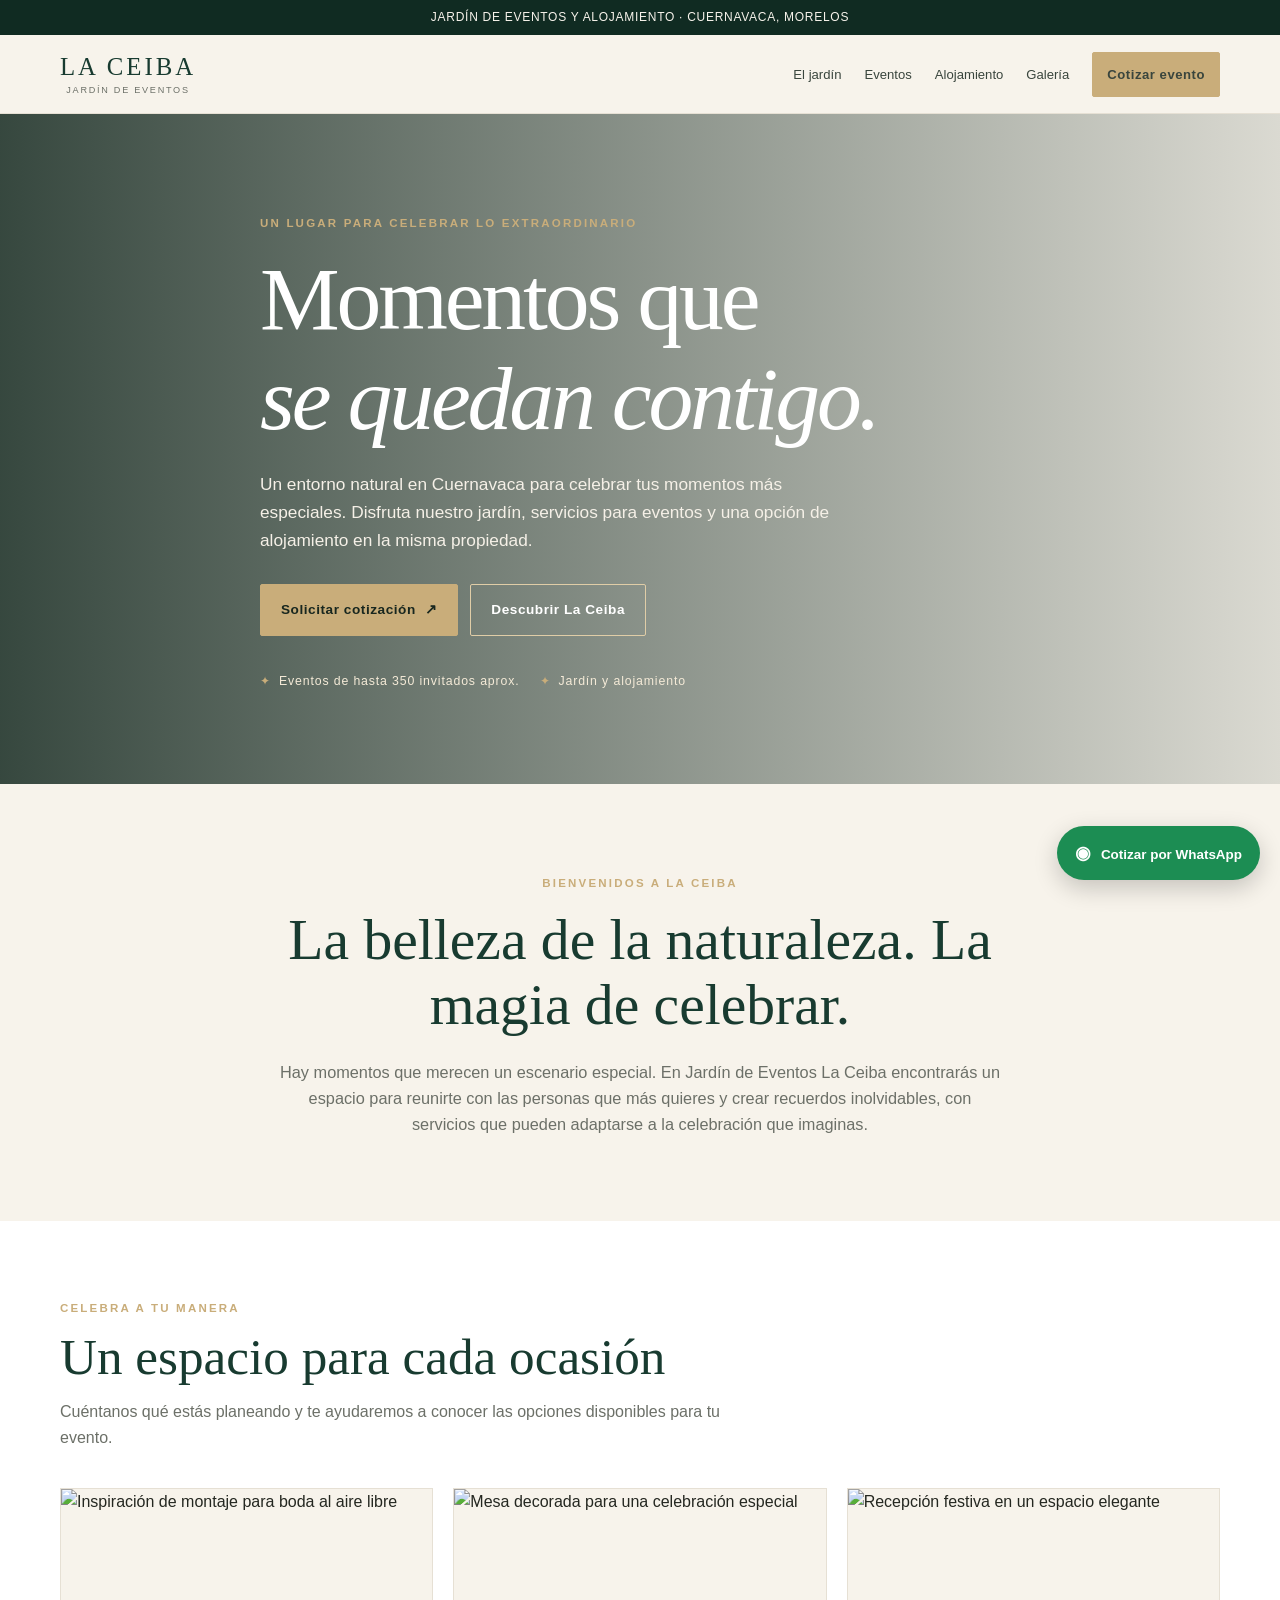
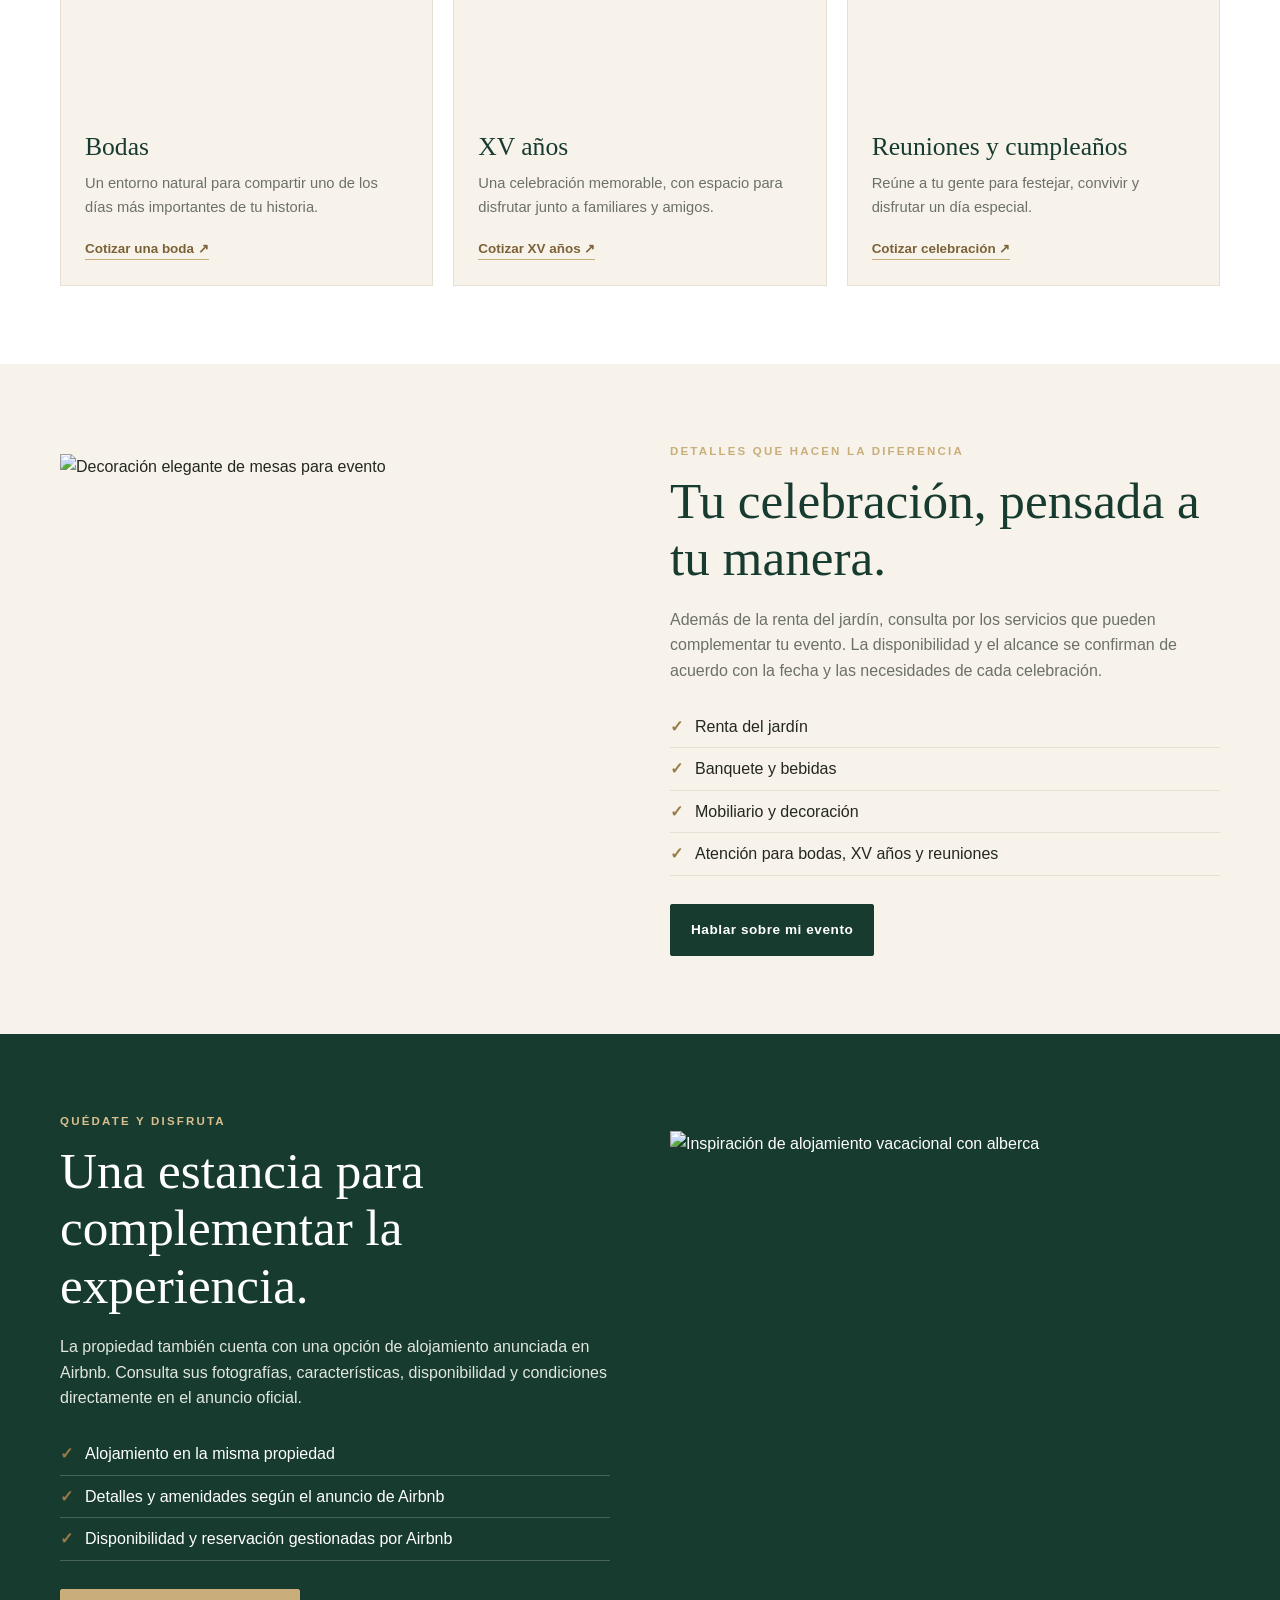
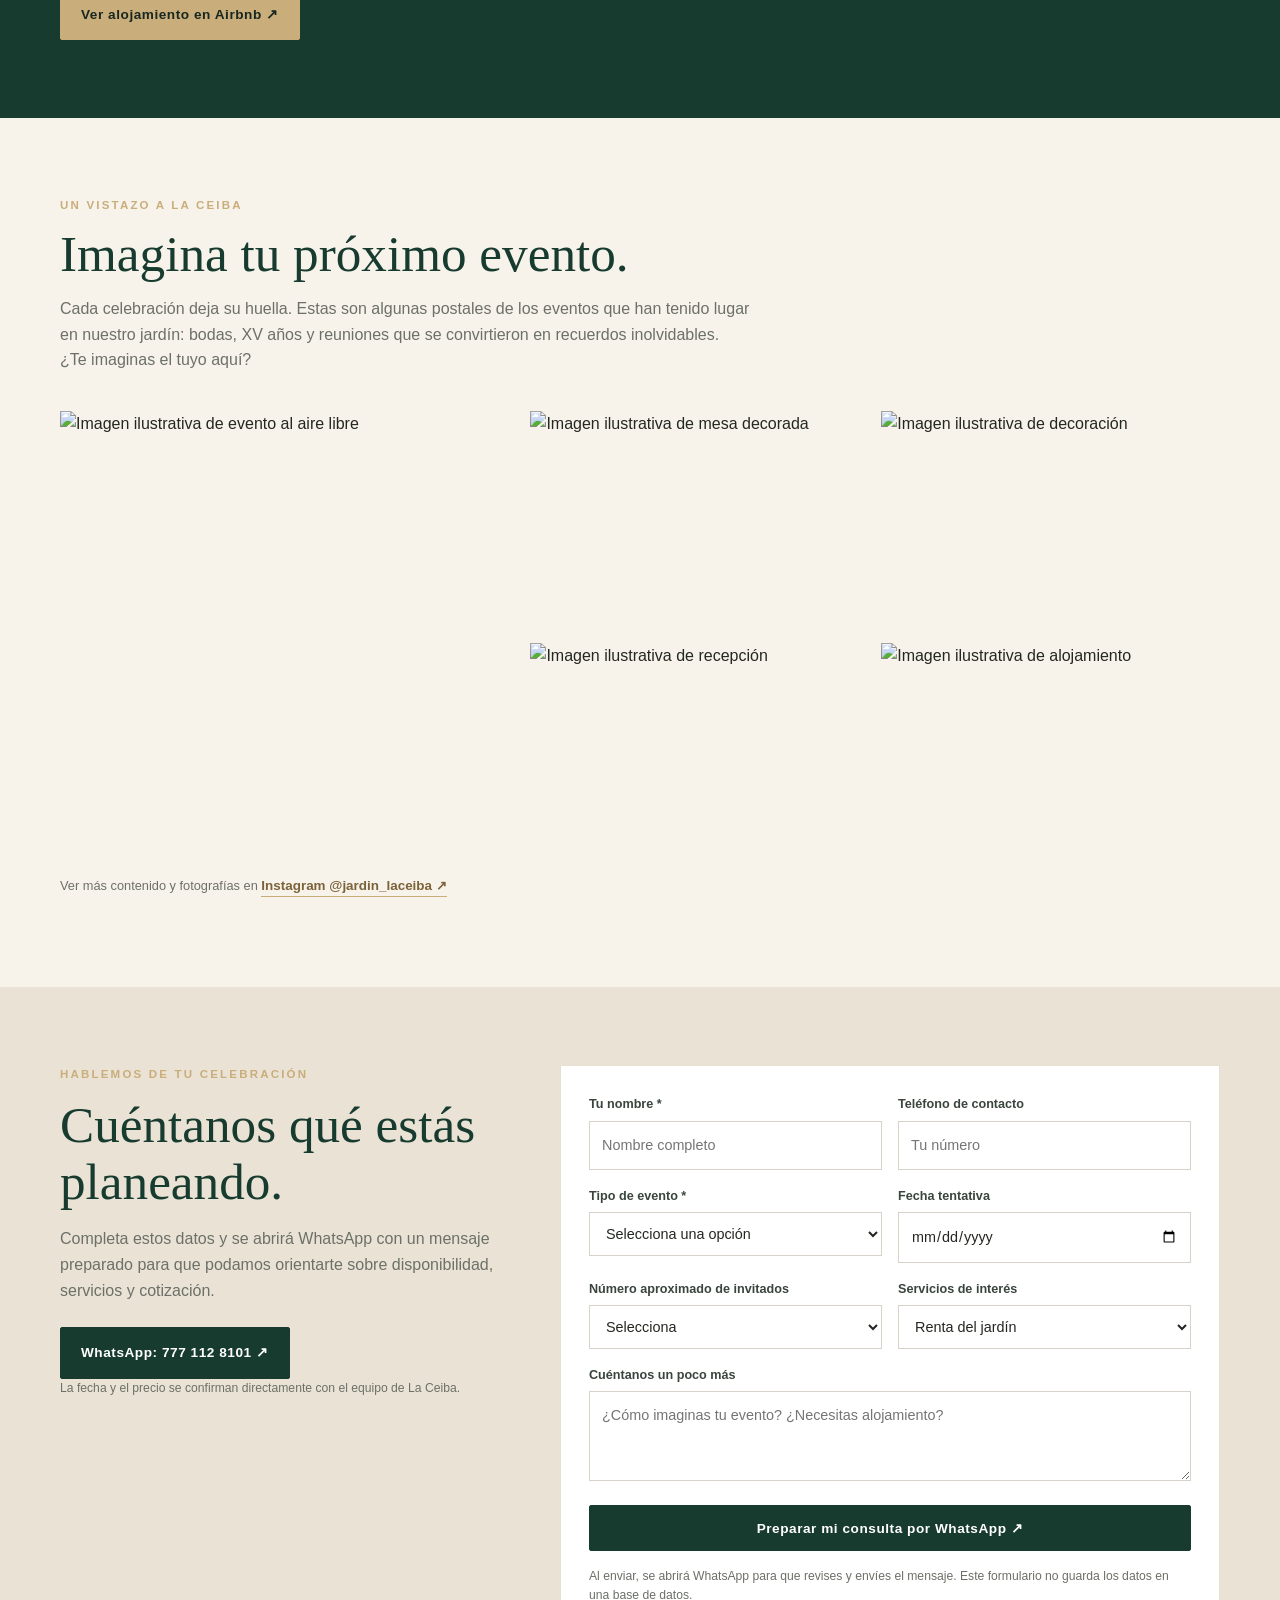
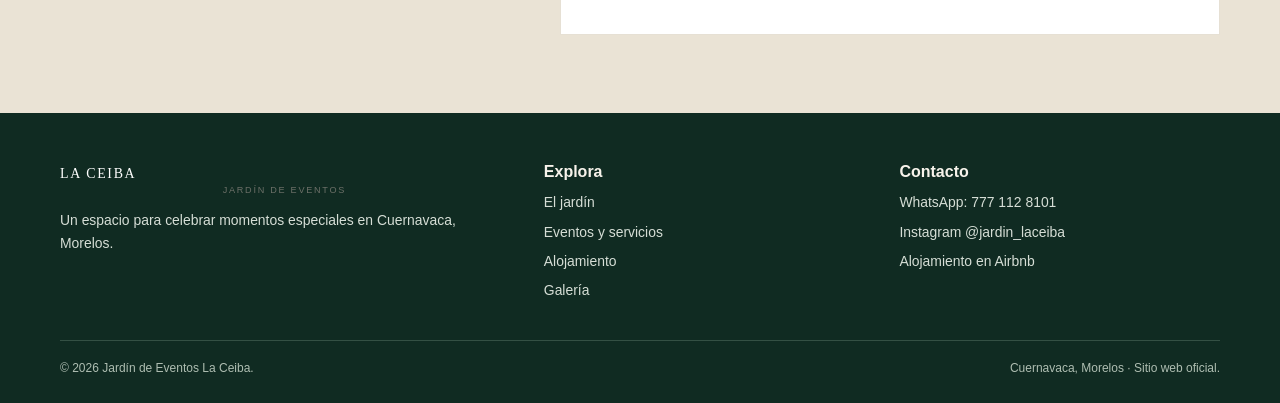
==== index.html @ 08eefb08 "Rename La-Ceiba.html to index.html" ====
<!doctype html>
<html lang="es">
<head>
  <meta charset="utf-8">
  <meta name="viewport" content="width=device-width, initial-scale=1">
  <meta name="theme-color" content="#183b30">
  <meta name="description" content="Jardín de Eventos La Ceiba en Cuernavaca, Morelos. Un espacio para bodas, XV años y celebraciones, con opciones de banquete, decoración y alojamiento. Solicita tu cotización.">
  <title>La Ceiba | Jardín de Eventos y Alojamiento · Cuernavaca</title>
  <link rel="stylesheet" href="styles.css">
</head>
<body>
  <div class="topbar">JARDÍN DE EVENTOS Y ALOJAMIENTO · CUERNAVACA, MORELOS</div>
  <header class="nav">
    <div class="wrap nav-inner">
      <a class="brand" href="#inicio" aria-label="La Ceiba inicio">LA CEIBA<small>JARDÍN DE EVENTOS</small></a>
      <nav class="navlinks" aria-label="Navegación principal">
        <a href="#jardin">El jardín</a><a href="#eventos">Eventos</a><a href="#alojamiento">Alojamiento</a><a href="#galeria">Galería</a>
        <a class="btn" href="#cotizar">Cotizar evento</a>
      </nav>
    </div>
  </header>
  <main>
    <section class="hero" id="inicio">
      <div class="wrap hero-content">
        <div class="eyebrow">Un lugar para celebrar lo extraordinario</div>
        <h1>Momentos que<br><em>se quedan contigo.</em></h1>
        <p>Un entorno natural en Cuernavaca para celebrar tus momentos más especiales. Disfruta nuestro jardín, servicios para eventos y una opción de alojamiento en la misma propiedad.</p>
        <div class="hero-actions"><a class="btn" href="#cotizar">Solicitar cotización <span>↗</span></a><a class="btn btn-outline" href="#jardin">Descubrir La Ceiba</a></div>
        <div class="hero-note"><span>Eventos de hasta 350 invitados aprox.</span><span>Jardín y alojamiento</span></div>
      </div>
    </section>
    <section class="intro" id="jardin">
      <div class="wrap">
        <div class="eyebrow">Bienvenidos a La Ceiba</div>
        <h2>La belleza de la naturaleza. La magia de celebrar.</h2>
        <p>Hay momentos que merecen un escenario especial. En Jardín de Eventos La Ceiba encontrarás un espacio para reunirte con las personas que más quieres y crear recuerdos inolvidables, con servicios que pueden adaptarse a la celebración que imaginas.</p>
      </div>
    </section>
    <section class="section services" id="eventos">
      <div class="wrap">
        <div class="section-head"><div class="eyebrow">Celebra a tu manera</div><h2>Un espacio para cada ocasión</h2><p>Cuéntanos qué estás planeando y te ayudaremos a conocer las opciones disponibles para tu evento.</p></div>
        <div class="cards">
          <article class="card"><img loading="lazy" src="Imagenes/Boda.webp" alt="Inspiración de montaje para boda al aire libre"><div class="card-body"><h3>Bodas</h3><p>Un entorno natural para compartir uno de los días más importantes de tu historia.</p><a class="text-link" href="#cotizar" data-event="Boda">Cotizar una boda ↗</a></div></article>
          <article class="card"><img loading="lazy" src="Imagenes/XVanios.jpg" alt="Mesa decorada para una celebración especial"><div class="card-body"><h3>XV años</h3><p>Una celebración memorable, con espacio para disfrutar junto a familiares y amigos.</p><a class="text-link" href="#cotizar" data-event="XV años">Cotizar XV años ↗</a></div></article>
          <article class="card"><img loading="lazy" src="Imagenes/Reuniones.jpg" alt="Recepción festiva en un espacio elegante"><div class="card-body"><h3>Reuniones y cumpleaños</h3><p>Reúne a tu gente para festejar, convivir y disfrutar un día especial.</p><a class="text-link" href="#cotizar" data-event="Cumpleaños o reunión">Cotizar celebración ↗</a></div></article>
        </div>
      </div>
    </section>
    <section class="section">
      <div class="wrap feature">
        <img loading="lazy" src="Imagenes/Celebracion.jpg" alt="Decoración elegante de mesas para evento">
        <div class="feature-copy"><div class="eyebrow">Detalles que hacen la diferencia</div><h2>Tu celebración, pensada a tu manera.</h2><p>Además de la renta del jardín, consulta por los servicios que pueden complementar tu evento. La disponibilidad y el alcance se confirman de acuerdo con la fecha y las necesidades de cada celebración.</p><ul class="ticks"><li>Renta del jardín</li><li>Banquete y bebidas</li><li>Mobiliario y decoración</li><li>Atención para bodas, XV años y reuniones</li></ul><a class="btn btn-dark" href="#cotizar">Hablar sobre mi evento</a></div>
      </div>
    </section>
    <section class="section stay" id="alojamiento">
      <div class="wrap feature">
        <div class="feature-copy"><div class="eyebrow">Quédate y disfruta</div><h2>Una estancia para complementar la experiencia.</h2><p>La propiedad también cuenta con una opción de alojamiento anunciada en Airbnb. Consulta sus fotografías, características, disponibilidad y condiciones directamente en el anuncio oficial.</p><ul class="ticks"><li>Alojamiento en la misma propiedad</li><li>Detalles y amenidades según el anuncio de Airbnb</li><li>Disponibilidad y reservación gestionadas por Airbnb</li></ul><a class="btn" href="https://www.airbnb.mx/rooms/1218164046678075069" target="_blank" rel="noopener">Ver alojamiento en Airbnb ↗</a></div>
        <img loading="lazy" src="Imagenes/Alojamiento.jpeg" alt="Inspiración de alojamiento vacacional con alberca">
      </div>
    </section>
    <section class="section" id="galeria">
      <div class="wrap">
        <div class="section-head"><div class="eyebrow">Un vistazo a La Ceiba</div><h2>Imagina tu próximo evento.</h2><p>Cada celebración deja su huella. Estas son algunas postales de los eventos que han tenido lugar en nuestro jardín: bodas, XV años y reuniones que se convirtieron en recuerdos inolvidables.</p><p>¿Te imaginas el tuyo aquí?</p>
      </div>
        <div class="gallery-grid">
          <img loading="lazy" src="Imagenes/Evento1.jpg" alt="Imagen ilustrativa de evento al aire libre">
          <img loading="lazy" src="Imagenes/Evento2.jpg" alt="Imagen ilustrativa de mesa decorada">
          <img loading="lazy" src="Imagenes/Evento3.jpg" alt="Imagen ilustrativa de decoración">
          <img loading="lazy" src="Imagenes/Evento4.jpg" alt="Imagen ilustrativa de recepción">
          <img loading="lazy" src="Imagenes/Evento5.jpg" alt="Imagen ilustrativa de alojamiento">
        </div>
        <p class="gallery-caption">Ver más contenido y fotografías en <a class="text-link" href="https://www.instagram.com/jardin_laceiba/" target="_blank" rel="noopener">Instagram @jardin_laceiba ↗</a></p>
      </div>
    </section>
    <section class="section quote" id="cotizar">
      <div class="wrap quote-grid">
        <div><div class="eyebrow">Hablemos de tu celebración</div><h2>Cuéntanos qué estás planeando.</h2><p>Completa estos datos y se abrirá WhatsApp con un mensaje preparado para que podamos orientarte sobre disponibilidad, servicios y cotización.</p><div class="contact-row"><a class="btn btn-dark" href="https://wa.me/527771128101" target="_blank" rel="noopener">WhatsApp: 777 112 8101 ↗</a></div><p class="form-note">La fecha y el precio se confirman directamente con el equipo de La Ceiba.</p></div>
        <form id="quoteForm">
          <div><label for="name">Tu nombre *</label><input id="name" name="name" autocomplete="name" required placeholder="Nombre completo"></div>
          <div><label for="phone">Teléfono de contacto</label><input id="phone" name="phone" autocomplete="tel" placeholder="Tu número"></div>
          <div><label for="event">Tipo de evento *</label><select id="event" name="event" required><option value="">Selecciona una opción</option><option>Boda</option><option>XV años</option><option>Cumpleaños</option><option>Reunión familiar</option><option>Otro evento</option><option>Consulta de alojamiento</option></select></div>
          <div><label for="date">Fecha tentativa</label><input id="date" name="date" type="date"></div>
          <div><label for="guests">Número aproximado de invitados</label><select id="guests" name="guests"><option value="">Selecciona</option><option>Hasta 30</option><option>31–60</option><option>61–80</option><option>81–100</option><option>Más de 100 (consultar)</option><option>Solo alojamiento</option></select></div>
          <div><label for="services">Servicios de interés</label><select id="services" name="services"><option>Renta del jardín</option><option>Banquete y bebidas</option><option>Mobiliario y decoración</option><option>Paquete de servicios</option><option>Alojamiento</option><option>Quiero recibir orientación</option></select></div>
          <div class="full"><label for="details">Cuéntanos un poco más</label><textarea id="details" name="details" placeholder="¿Cómo imaginas tu evento? ¿Necesitas alojamiento?"></textarea></div>
          <div class="full"><button class="btn btn-dark" type="submit" style="width:100%;cursor:pointer">Preparar mi consulta por WhatsApp ↗</button></div>
          <p class="form-note full">Al enviar, se abrirá WhatsApp para que revises y envíes el mensaje. Este formulario no guarda los datos en una base de datos.</p>
        </form>
      </div>
    </section>
  </main>
  <footer class="footer">
    <div class="wrap">
      <div class="footer-grid">
        <div><a class="brand" href="#inicio">LA CEIBA<small>JARDÍN DE EVENTOS</small></a><p>Un espacio para celebrar momentos especiales en Cuernavaca, Morelos.</p></div>
        <div><strong>Explora</strong><a href="#jardin">El jardín</a><a href="#eventos">Eventos y servicios</a><a href="#alojamiento">Alojamiento</a><a href="#galeria">Galería</a></div>
        <div><strong>Contacto</strong><a href="https://wa.me/527772128101" target="_blank" rel="noopener">WhatsApp: 777 112 8101</a><a href="https://www.instagram.com/jardin_laceiba/" target="_blank" rel="noopener">Instagram @jardin_laceiba</a><a href="https://www.airbnb.mx/rooms/1218164046678075069" target="_blank" rel="noopener">Alojamiento en Airbnb</a></div>
      </div>
      <div class="copyright"><span>© <span id="year"></span> Jardín de Eventos La Ceiba.</span><span>Cuernavaca, Morelos · Sitio web oficial.</span></div>
    </div>
  </footer>
  <a class="wa-float" href="https://wa.me/527772128101?text=Hola%2C%20me%20interesa%20informaci%C3%B3n%20de%20Jard%C3%ADn%20de%20Eventos%20La%20Ceiba." target="_blank" rel="noopener" aria-label="Contactar por WhatsApp"><span>◉</span> Cotizar por WhatsApp</a>
  <script>
    document.getElementById('year').textContent=new Date().getFullYear();
    document.querySelectorAll('[data-event]').forEach(link=>link.addEventListener('click',()=>{const select=document.getElementById('event');if(select)select.value=link.dataset.event==='Boda'?'Boda':link.dataset.event==='XV años'?'XV años':link.dataset.event==='Cumpleaños o reunión'?'Cumpleaños':'';}));
    document.getElementById('quoteForm').addEventListener('submit',function(e){
     e.preventDefault();
     const val=id=>document.getElementById(id).value.trim();
     const lines=[
      'Hola, me interesa solicitar información y cotización para Jardín de Eventos La Ceiba.',
      '',
      'Nombre: '+val('name'),
      'Teléfono: '+(val('phone')||'No proporcionado'),
      'Tipo de evento: '+val('event'),
      'Fecha tentativa: '+(val('date')||'Por definir'),
      'Invitados: '+(val('guests')||'Por definir'),
      'Servicios: '+(val('services')||'Por definir'),
      'Detalles: '+(val('details')||'Sin detalles adicionales'),
      '',
      '¿Me pueden compartir disponibilidad, paquetes y precios?'
    ];
    window.open('https://wa.me/527772128101?text='+encodeURIComponent(lines.join('\n')),'_blank','noopener');
  });
</script>
</body>
</html>
---- styles.css ----
:root{
  --forest:#183b30;
  --forest2:#244d3e;
  --gold:#c9ad7a;
  --cream:#f7f3eb;
  --ink:#242720;
  --muted:#6c7068;
  --white:#fff;
  --line:#e6e0d4;
}

*{box-sizing:border-box}
html{scroll-behavior:smooth}
body{margin:0;background:var(--cream);color:var(--ink);font-family:Arial,Helvetica,sans-serif;line-height:1.6}
a{color:inherit}
img{display:block;max-width:100%}

.serif,h1,h2,h3,.brand{font-family:Georgia,'Times New Roman',serif;font-weight:400;line-height:1.12}

.wrap{width:min(1160px,calc(100% - 40px));margin:auto}

.eyebrow{text-transform:uppercase;letter-spacing:.19em;font-size:.72rem;font-weight:700;color:var(--gold)}

.btn{display:inline-flex;align-items:center;justify-content:center;gap:9px;padding:14px 20px;text-decoration:none;border:1px solid var(--gold);background:var(--gold);color:#18271f;font-size:.85rem;font-weight:700;letter-spacing:.04em;transition:.2s;border-radius:2px}
.btn:hover{transform:translateY(-2px);filter:brightness(1.04)}
.btn-outline{background:transparent;color:var(--white);border-color:#e0cda7}
.btn-dark{background:var(--forest);color:white;border-color:var(--forest)}

.topbar{background:#102b22;color:#f7f3eb;font-size:.75rem;letter-spacing:.06em;text-align:center;padding:8px 12px}

.nav{background:rgba(247,243,235,.97);border-bottom:1px solid var(--line);position:sticky;top:0;z-index:10}
.nav-inner{min-height:78px;display:flex;align-items:center;justify-content:space-between;gap:20px}
.brand{text-decoration:none;color:var(--forest);font-size:1.55rem;letter-spacing:.12em}
.brand small{display:block;font-family:Arial,sans-serif;font-size:.57rem;letter-spacing:.19em;text-align:center;color:var(--muted);margin-top:4px}
.navlinks{display:flex;align-items:center;gap:23px}
.navlinks a{text-decoration:none;font-size:.82rem;color:#39453d}
.navlinks a:hover{color:#997a47}
.navlinks .btn{padding:11px 14px}

.hero{min-height:650px;display:grid;align-items:end;position:relative;color:white;background:linear-gradient(90deg,rgba(12,34,25,.82),rgba(12,34,25,.43) 55%,rgba(12,34,25,.12)),url('Imagenes/Adicional1.avif') center 54%/cover}
.hero-content{padding:100px 0 92px;max-width:760px}
.hero h1{font-size:clamp(3.3rem,7vw,6.4rem);margin:16px 0 22px;letter-spacing:-.035em}
.hero p{font-size:1.08rem;max-width:570px;color:#f5f0e7;margin:0 0 30px}
.hero-actions{display:flex;flex-wrap:wrap;gap:12px}
.hero-note{margin-top:36px;display:flex;gap:20px;flex-wrap:wrap;font-size:.77rem;letter-spacing:.07em;color:#f4ead7}
.hero-note span:before{content:'✦';color:var(--gold);margin-right:8px}

.intro{padding:90px 0 84px;text-align:center}
.intro h2{font-size:clamp(2.3rem,4.5vw,4rem);max-width:780px;margin:16px auto 22px;color:var(--forest)}
.intro p{max-width:720px;margin:auto;color:var(--muted);font-size:1.02rem}

.section{padding:78px 0}
.section-head{max-width:700px;margin-bottom:38px}
.section-head h2{font-size:clamp(2.2rem,4vw,3.5rem);color:var(--forest);margin:10px 0 14px}
.section-head p{color:var(--muted);margin:0}

.services{background:#fff}
.cards{display:grid;grid-template-columns:repeat(3,1fr);gap:20px}
.card{background:var(--cream);border:1px solid var(--line)}
.card img{width:100%;height:220px;object-fit:cover}
.card-body{padding:24px}
.card h3{font-size:1.6rem;color:var(--forest);margin:0 0 10px}
.card p{font-size:.92rem;color:var(--muted);margin:0 0 16px}

.text-link{color:#7c6238;text-decoration:none;font-size:.84rem;font-weight:700;border-bottom:1px solid var(--gold);padding-bottom:3px}

.feature{display:grid;grid-template-columns:1fr 1fr;gap:60px;align-items:center}
.feature img{width:100%;height:490px;object-fit:cover}
.feature h2{font-size:clamp(2.3rem,4vw,3.5rem);color:var(--forest);margin:12px 0 20px}
.feature p{color:var(--muted)}
.ticks{padding:0;list-style:none;margin:22px 0 28px}
.ticks li{padding:8px 0;border-bottom:1px solid var(--line)}
.ticks li:before{content:'✓';color:#9a7b48;font-weight:bold;margin-right:12px}

.stay{background:var(--forest);color:white}
.stay .feature h2{color:white}
.stay .feature p{color:#e1e7df}
.stay .ticks li{border-color:#466355}
.stay .eyebrow{color:#d9bf8d}

.gallery-grid{display:grid;grid-template-columns:1.15fr .85fr .85fr;grid-template-rows:220px 220px;gap:12px}
.gallery-grid img{width:100%;height:100%;object-fit:cover}
.gallery-grid img:first-child{grid-row:span 2}
.gallery-caption{color:var(--muted);font-size:.8rem;margin-top:12px}

.quote{background:#eae3d5}
.quote-grid{display:grid;grid-template-columns:.8fr 1.2fr;gap:60px;align-items:start}
.quote h2{font-size:clamp(2.3rem,4vw,3.5rem);color:var(--forest);margin:12px 0}
.quote p{color:var(--muted)}

form{background:#fff;padding:28px;border:1px solid var(--line);display:grid;grid-template-columns:1fr 1fr;gap:16px}
label{display:block;font-size:.79rem;font-weight:700;margin-bottom:6px;color:#39453d}
input,select,textarea{width:100%;font:inherit;font-size:.9rem;padding:12px;border:1px solid #d8d3c8;background:#fff;border-radius:0;color:var(--ink)}
textarea{min-height:90px;resize:vertical}
.full{grid-column:1/-1}
.form-note{font-size:.76rem;color:var(--muted);margin:0}
.contact-row{display:flex;gap:12px;flex-wrap:wrap;margin-top:24px}

.footer{background:#102b22;color:#f7f3eb;padding:46px 0 24px}
.footer-grid{display:grid;grid-template-columns:1.4fr 1fr 1fr;gap:35px}
.footer .brand{color:white}
.footer p,.footer a{color:#d6ded6;font-size:.87rem}
.footer a{display:block;text-decoration:none;margin:7px 0}
.copyright{border-top:1px solid #345044;margin-top:32px;padding-top:18px;color:#afbeb2;font-size:.75rem;display:flex;justify-content:space-between;gap:12px;flex-wrap:wrap}

.wa-float{position:fixed;right:20px;bottom:20px;z-index:20;background:#1c8d53;color:white;text-decoration:none;border-radius:50px;padding:13px 18px;box-shadow:0 8px 24px #0003;font-size:.84rem;font-weight:bold}
.wa-float span{font-size:1.1rem;margin-right:6px}

@media(max-width:850px){
  .nav-inner{padding:14px 0;align-items:flex-start}
  .navlinks{gap:12px;flex-wrap:wrap;justify-content:flex-end}
  .navlinks a:not(.btn){display:none}
  .hero{min-height:590px}
  .cards{grid-template-columns:1fr 1fr}
  .feature{gap:30px}
  .quote-grid{gap:30px}
  .gallery-grid{grid-template-rows:170px 170px}
  .footer-grid{grid-template-columns:1fr 1fr}
  .footer-grid>div:first-child{grid-column:1/-1}
}

@media(max-width:600px){
  .wrap{width:min(100% - 28px,1160px)}
  .topbar{font-size:.65rem}
  .nav-inner{min-height:70px;align-items:center}
  .brand{font-size:1.25rem}
  .brand small{font-size:.49rem}
  .navlinks .btn{font-size:.72rem;padding:10px}
  .hero{min-height:610px;background-position:58% center}
  .hero-content{padding:80px 0 58px}
  .hero h1{font-size:3.25rem}
  .hero p{font-size:1rem}
  .intro,.section{padding:60px 0}
  .cards{grid-template-columns:1fr}
  .card img{height:230px}
  .feature,.quote-grid{grid-template-columns:1fr}
  .feature img{height:330px}
  .feature .feature-copy{order:2}
  .feature img{order:1}
  .gallery-grid{grid-template-columns:1fr 1fr;grid-template-rows:190px 145px 145px}
  .gallery-grid img:first-child{grid-row:auto;grid-column:span 2}
  .gallery-grid img{height:100%}
  form{grid-template-columns:1fr;padding:20px}
  .full{grid-column:auto}
  .footer-grid{grid-template-columns:1fr}
  .footer-grid>div:first-child{grid-column:auto}
  .wa-float{right:12px;bottom:12px;padding:11px 14px}
  .copyright{display:block}
  .copyright span{display:block;margin-top:8px}
}
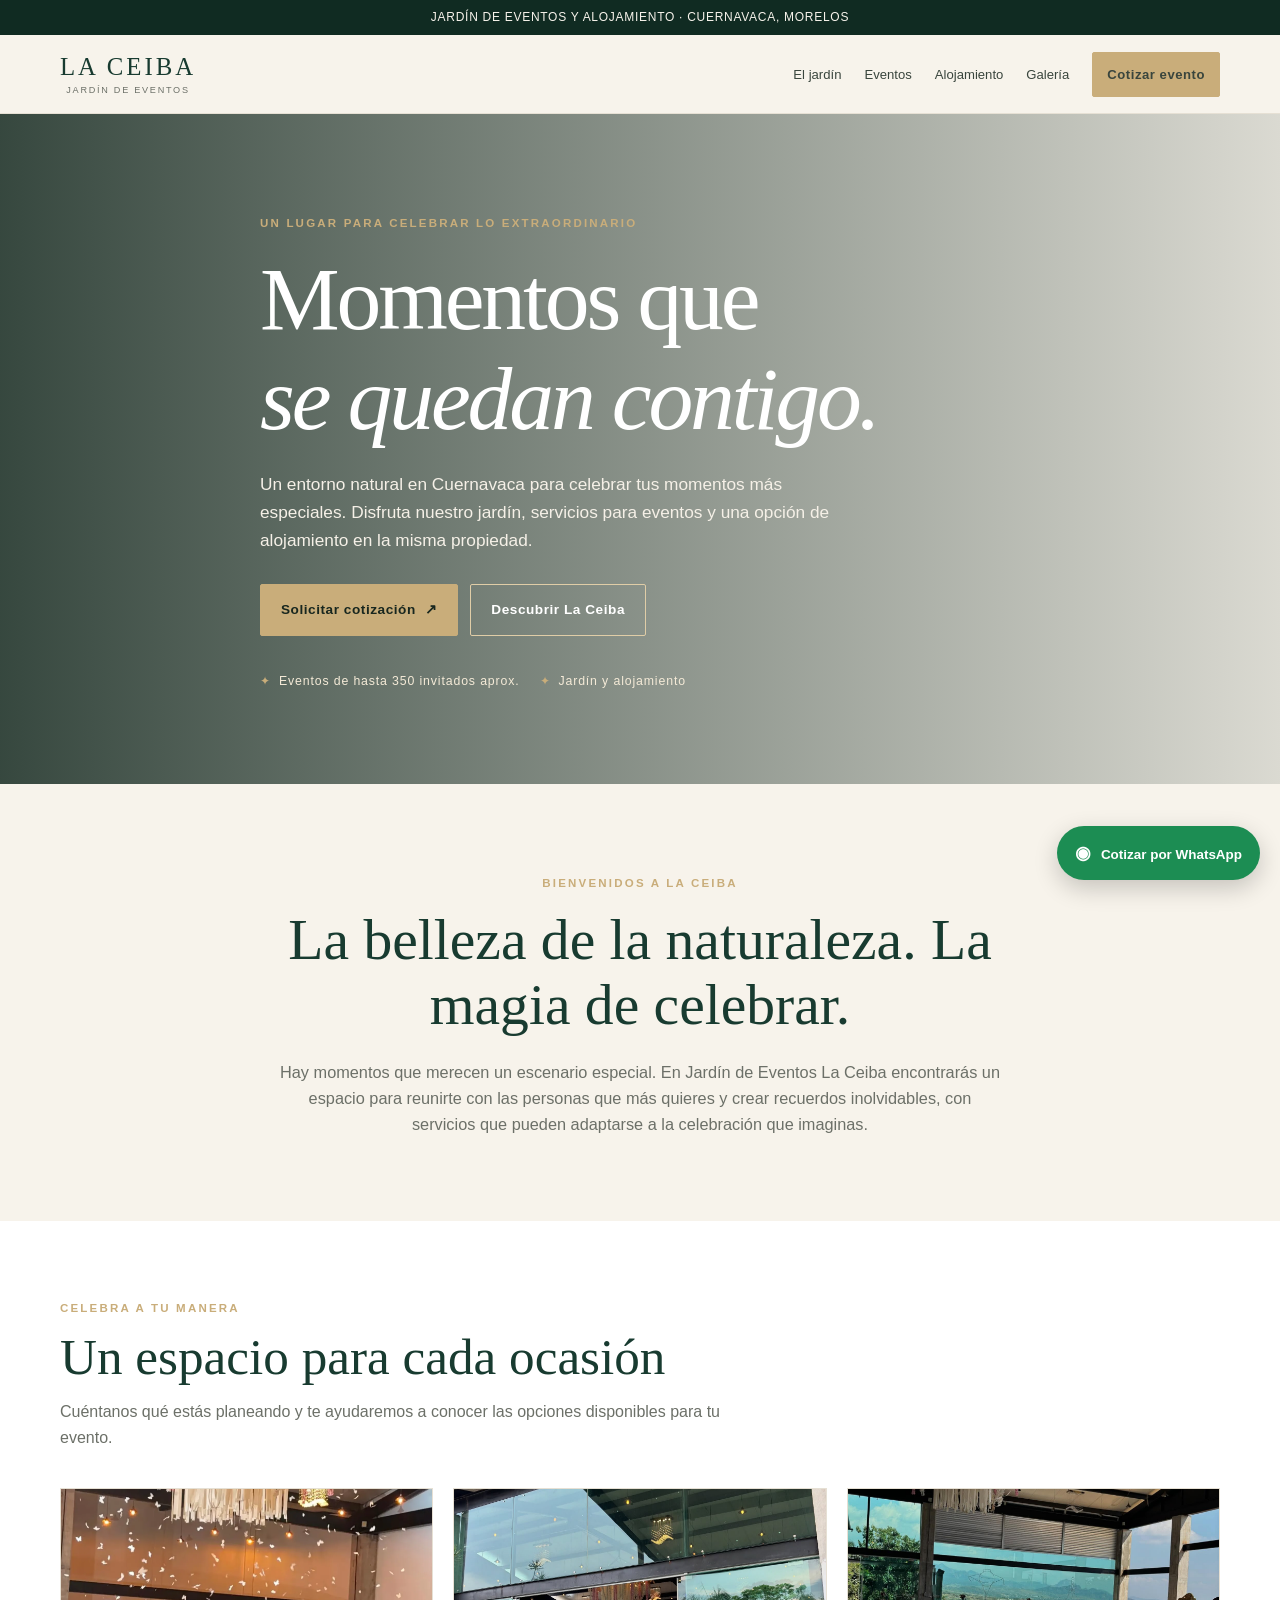
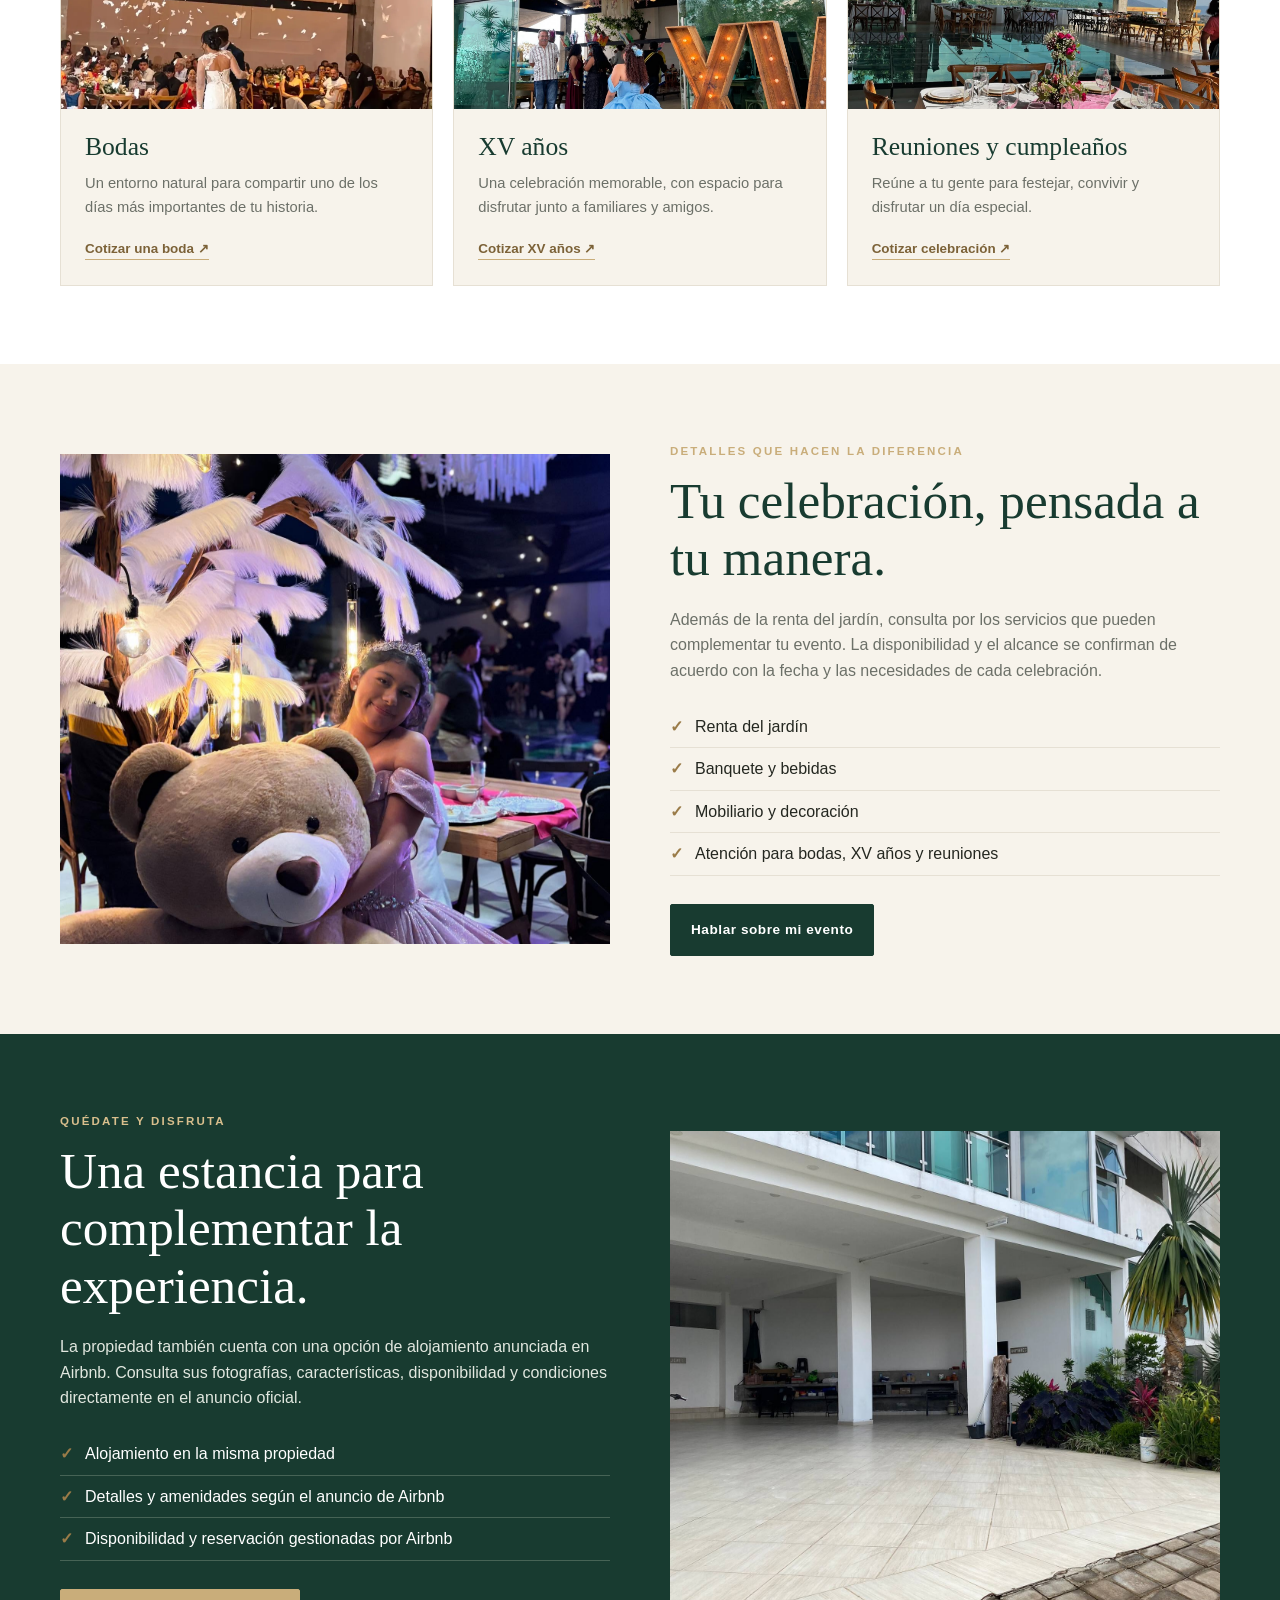
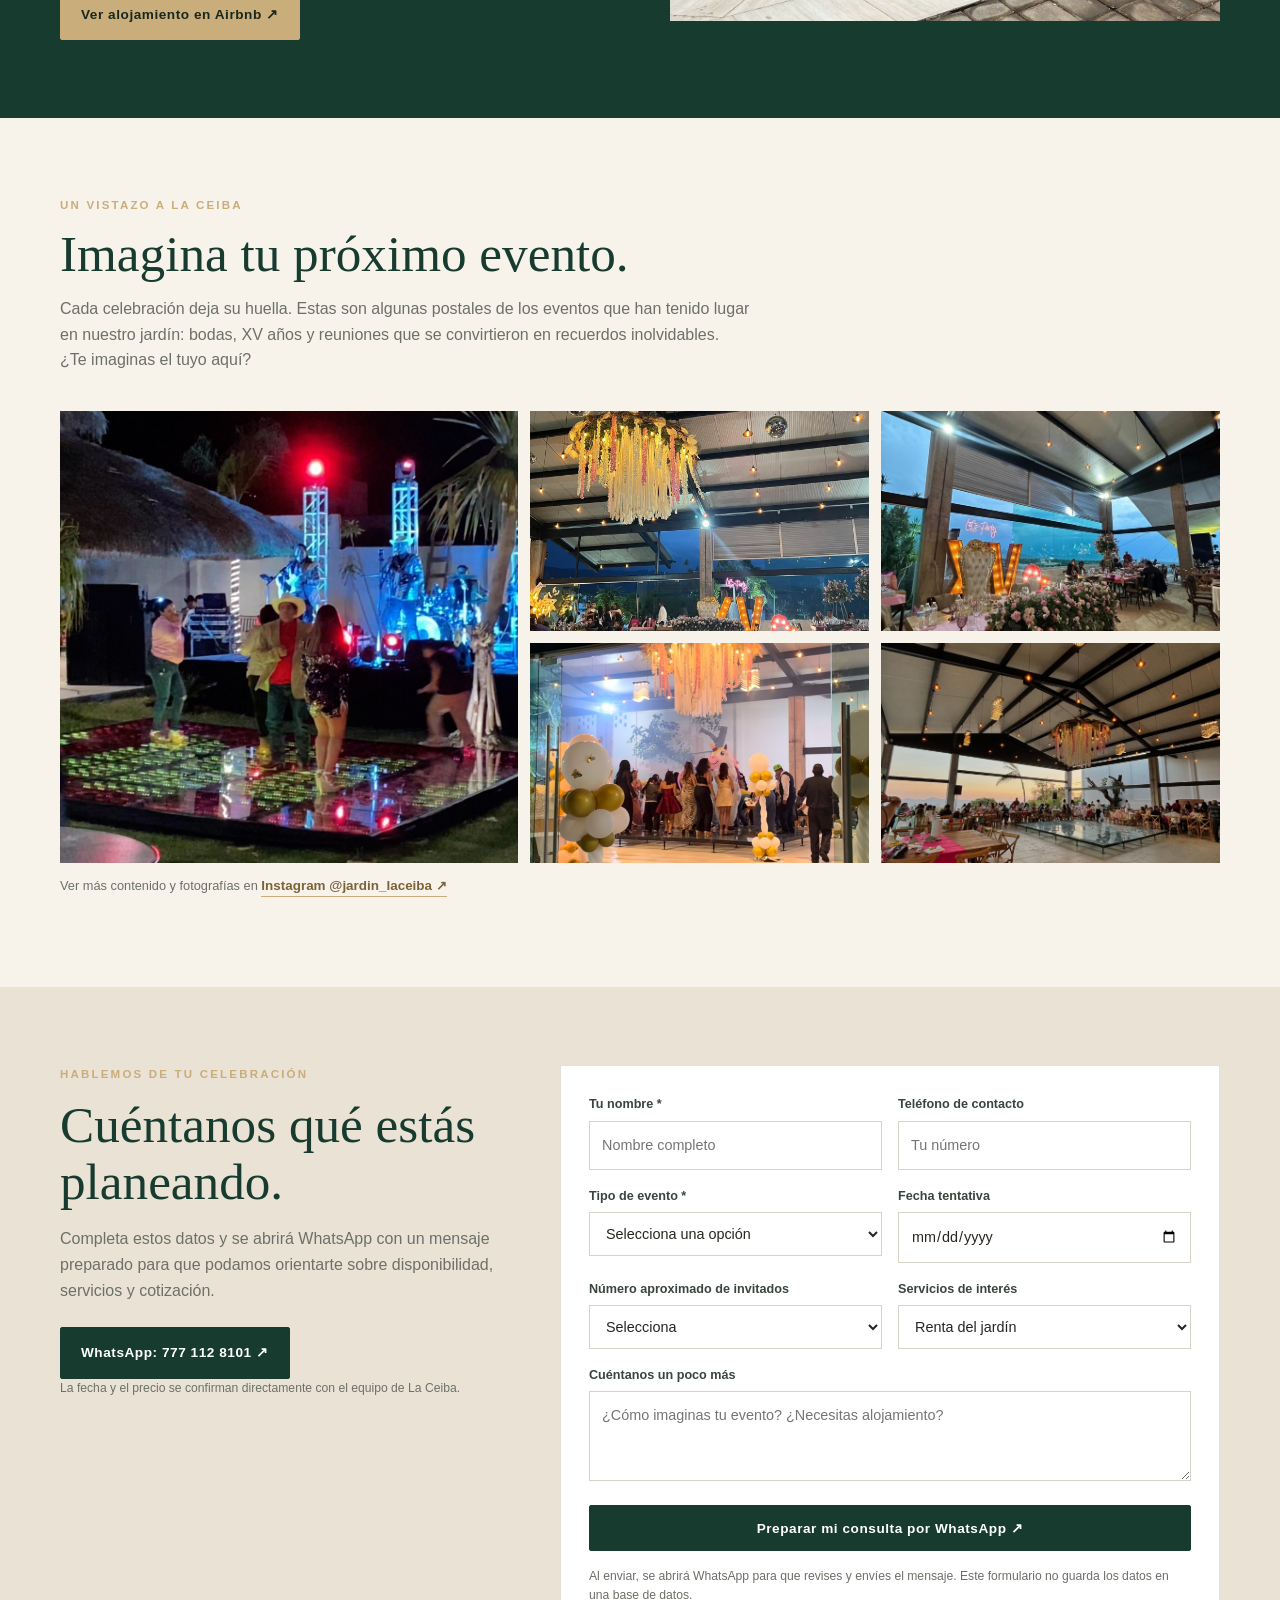
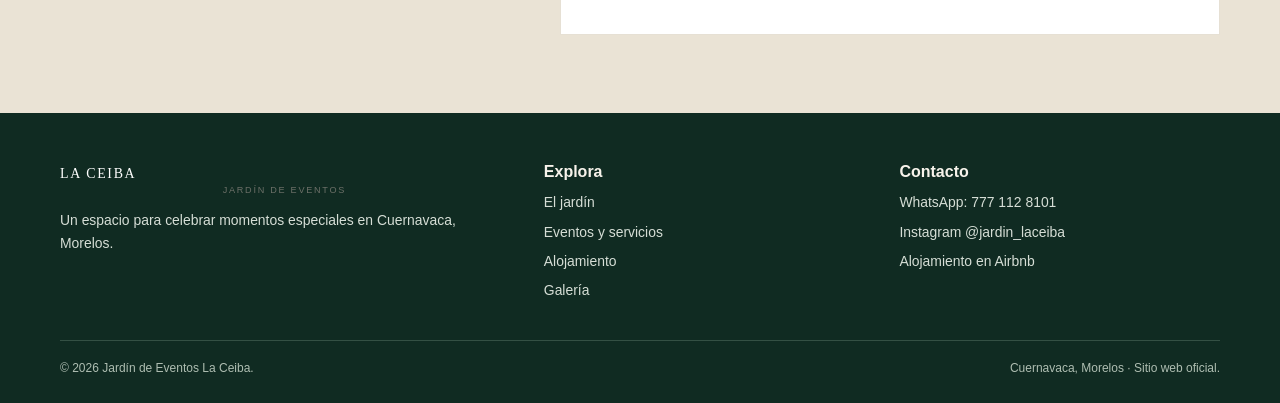
==== commit 16d871b3: "Update index.html" ====
--- a/index.html
+++ b/index.html
@@ -40,22 +40,22 @@
       <div class="wrap">
         <div class="section-head"><div class="eyebrow">Celebra a tu manera</div><h2>Un espacio para cada ocasión</h2><p>Cuéntanos qué estás planeando y te ayudaremos a conocer las opciones disponibles para tu evento.</p></div>
         <div class="cards">
-          <article class="card"><img loading="lazy" src="Imagenes/Boda.webp" alt="Inspiración de montaje para boda al aire libre"><div class="card-body"><h3>Bodas</h3><p>Un entorno natural para compartir uno de los días más importantes de tu historia.</p><a class="text-link" href="#cotizar" data-event="Boda">Cotizar una boda ↗</a></div></article>
-          <article class="card"><img loading="lazy" src="Imagenes/XVanios.jpg" alt="Mesa decorada para una celebración especial"><div class="card-body"><h3>XV años</h3><p>Una celebración memorable, con espacio para disfrutar junto a familiares y amigos.</p><a class="text-link" href="#cotizar" data-event="XV años">Cotizar XV años ↗</a></div></article>
-          <article class="card"><img loading="lazy" src="Imagenes/Reuniones.jpg" alt="Recepción festiva en un espacio elegante"><div class="card-body"><h3>Reuniones y cumpleaños</h3><p>Reúne a tu gente para festejar, convivir y disfrutar un día especial.</p><a class="text-link" href="#cotizar" data-event="Cumpleaños o reunión">Cotizar celebración ↗</a></div></article>
+          <article class="card"><img loading="lazy" src="imagenes/Boda.webp" alt="Inspiración de montaje para boda al aire libre"><div class="card-body"><h3>Bodas</h3><p>Un entorno natural para compartir uno de los días más importantes de tu historia.</p><a class="text-link" href="#cotizar" data-event="Boda">Cotizar una boda ↗</a></div></article>
+          <article class="card"><img loading="lazy" src="imagenes/XVanios.jpg" alt="Mesa decorada para una celebración especial"><div class="card-body"><h3>XV años</h3><p>Una celebración memorable, con espacio para disfrutar junto a familiares y amigos.</p><a class="text-link" href="#cotizar" data-event="XV años">Cotizar XV años ↗</a></div></article>
+          <article class="card"><img loading="lazy" src="imagenes/Reuniones.jpg" alt="Recepción festiva en un espacio elegante"><div class="card-body"><h3>Reuniones y cumpleaños</h3><p>Reúne a tu gente para festejar, convivir y disfrutar un día especial.</p><a class="text-link" href="#cotizar" data-event="Cumpleaños o reunión">Cotizar celebración ↗</a></div></article>
         </div>
       </div>
     </section>
     <section class="section">
       <div class="wrap feature">
-        <img loading="lazy" src="Imagenes/Celebracion.jpg" alt="Decoración elegante de mesas para evento">
+        <img loading="lazy" src="imagenes/Celebracion.jpg" alt="Decoración elegante de mesas para evento">
         <div class="feature-copy"><div class="eyebrow">Detalles que hacen la diferencia</div><h2>Tu celebración, pensada a tu manera.</h2><p>Además de la renta del jardín, consulta por los servicios que pueden complementar tu evento. La disponibilidad y el alcance se confirman de acuerdo con la fecha y las necesidades de cada celebración.</p><ul class="ticks"><li>Renta del jardín</li><li>Banquete y bebidas</li><li>Mobiliario y decoración</li><li>Atención para bodas, XV años y reuniones</li></ul><a class="btn btn-dark" href="#cotizar">Hablar sobre mi evento</a></div>
       </div>
     </section>
     <section class="section stay" id="alojamiento">
       <div class="wrap feature">
         <div class="feature-copy"><div class="eyebrow">Quédate y disfruta</div><h2>Una estancia para complementar la experiencia.</h2><p>La propiedad también cuenta con una opción de alojamiento anunciada en Airbnb. Consulta sus fotografías, características, disponibilidad y condiciones directamente en el anuncio oficial.</p><ul class="ticks"><li>Alojamiento en la misma propiedad</li><li>Detalles y amenidades según el anuncio de Airbnb</li><li>Disponibilidad y reservación gestionadas por Airbnb</li></ul><a class="btn" href="https://www.airbnb.mx/rooms/1218164046678075069" target="_blank" rel="noopener">Ver alojamiento en Airbnb ↗</a></div>
-        <img loading="lazy" src="Imagenes/Alojamiento.jpeg" alt="Inspiración de alojamiento vacacional con alberca">
+        <img loading="lazy" src="imagenes/Alojamiento.jpeg" alt="Inspiración de alojamiento vacacional con alberca">
       </div>
     </section>
     <section class="section" id="galeria">
@@ -63,11 +63,11 @@
         <div class="section-head"><div class="eyebrow">Un vistazo a La Ceiba</div><h2>Imagina tu próximo evento.</h2><p>Cada celebración deja su huella. Estas son algunas postales de los eventos que han tenido lugar en nuestro jardín: bodas, XV años y reuniones que se convirtieron en recuerdos inolvidables.</p><p>¿Te imaginas el tuyo aquí?</p>
       </div>
         <div class="gallery-grid">
-          <img loading="lazy" src="Imagenes/Evento1.jpg" alt="Imagen ilustrativa de evento al aire libre">
-          <img loading="lazy" src="Imagenes/Evento2.jpg" alt="Imagen ilustrativa de mesa decorada">
-          <img loading="lazy" src="Imagenes/Evento3.jpg" alt="Imagen ilustrativa de decoración">
-          <img loading="lazy" src="Imagenes/Evento4.jpg" alt="Imagen ilustrativa de recepción">
-          <img loading="lazy" src="Imagenes/Evento5.jpg" alt="Imagen ilustrativa de alojamiento">
+          <img loading="lazy" src="imagenes/Evento1.jpg" alt="Imagen ilustrativa de evento al aire libre">
+          <img loading="lazy" src="imagenes/Evento2.jpg" alt="Imagen ilustrativa de mesa decorada">
+          <img loading="lazy" src="imagenes/Evento3.jpg" alt="Imagen ilustrativa de decoración">
+          <img loading="lazy" src="imagenes/Evento4.jpg" alt="Imagen ilustrativa de recepción">
+          <img loading="lazy" src="imagenes/Evento5.jpg" alt="Imagen ilustrativa de alojamiento">
         </div>
         <p class="gallery-caption">Ver más contenido y fotografías en <a class="text-link" href="https://www.instagram.com/jardin_laceiba/" target="_blank" rel="noopener">Instagram @jardin_laceiba ↗</a></p>
       </div>
